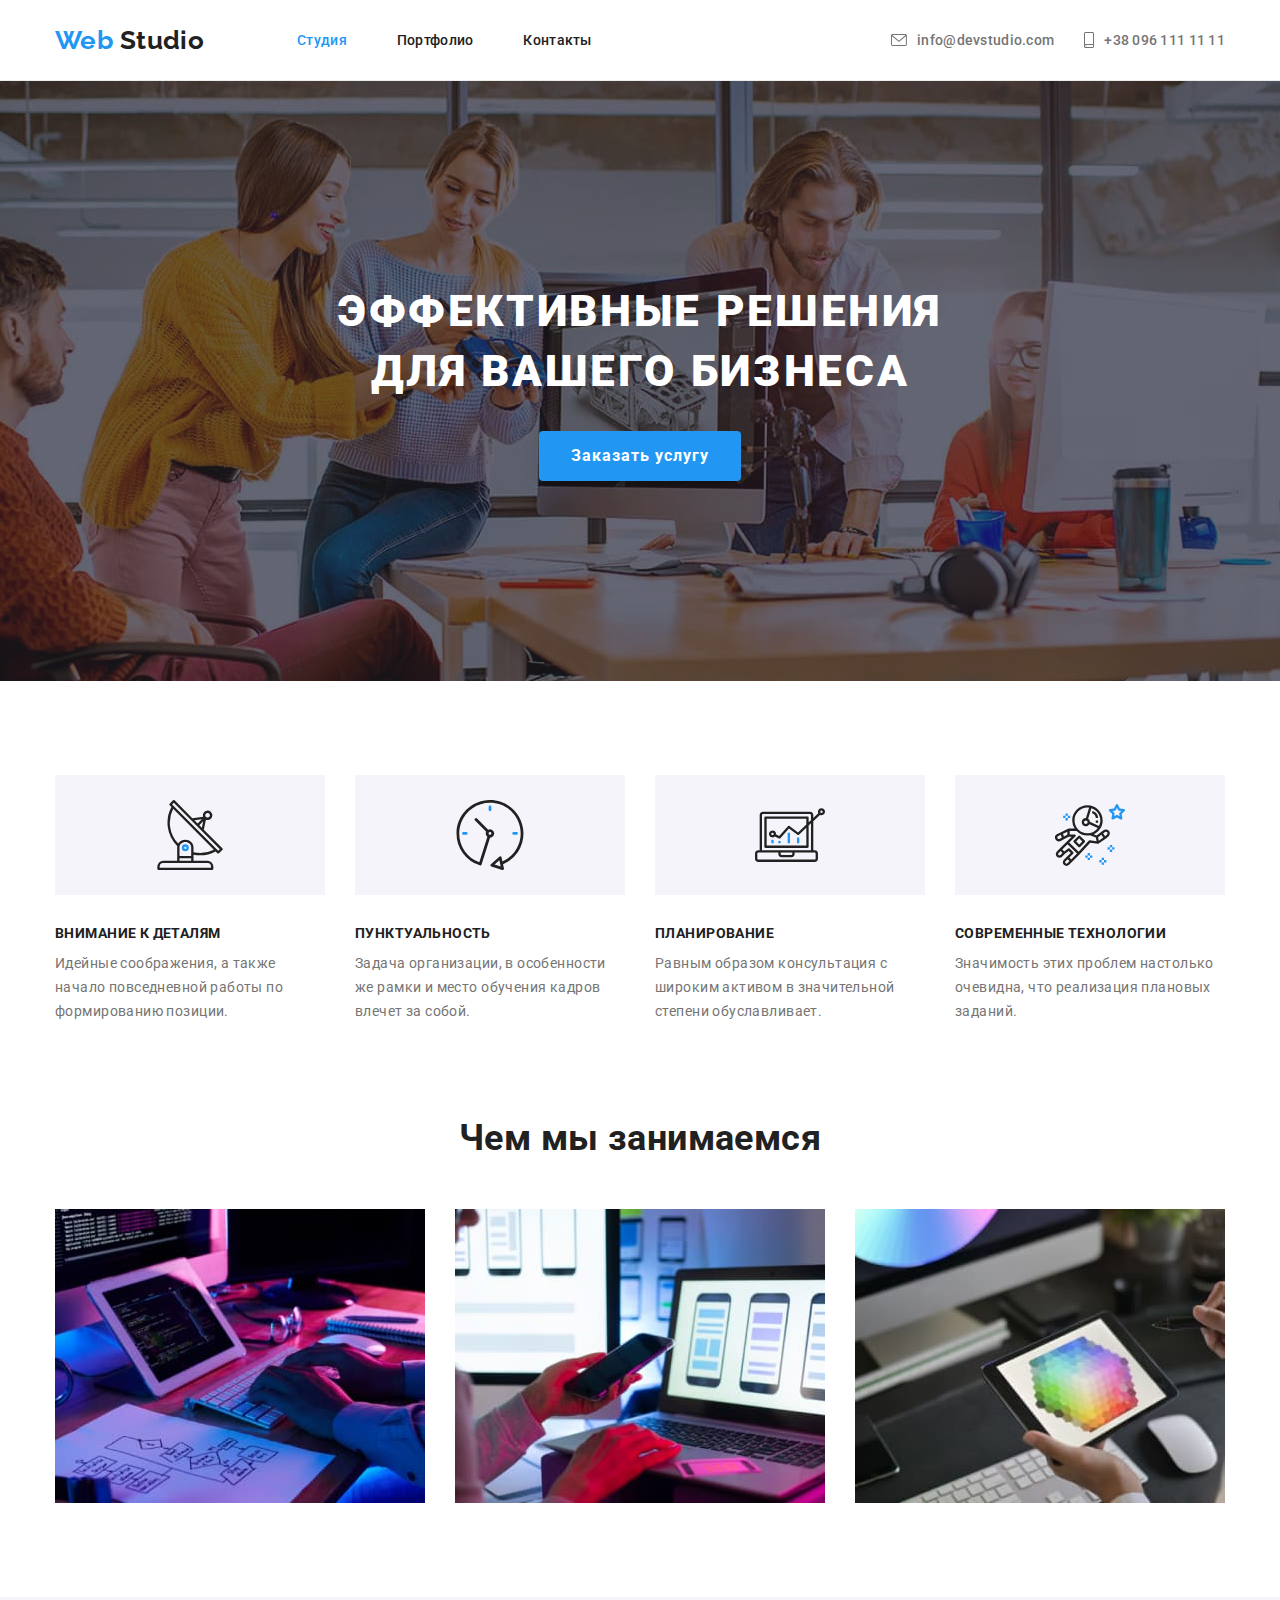
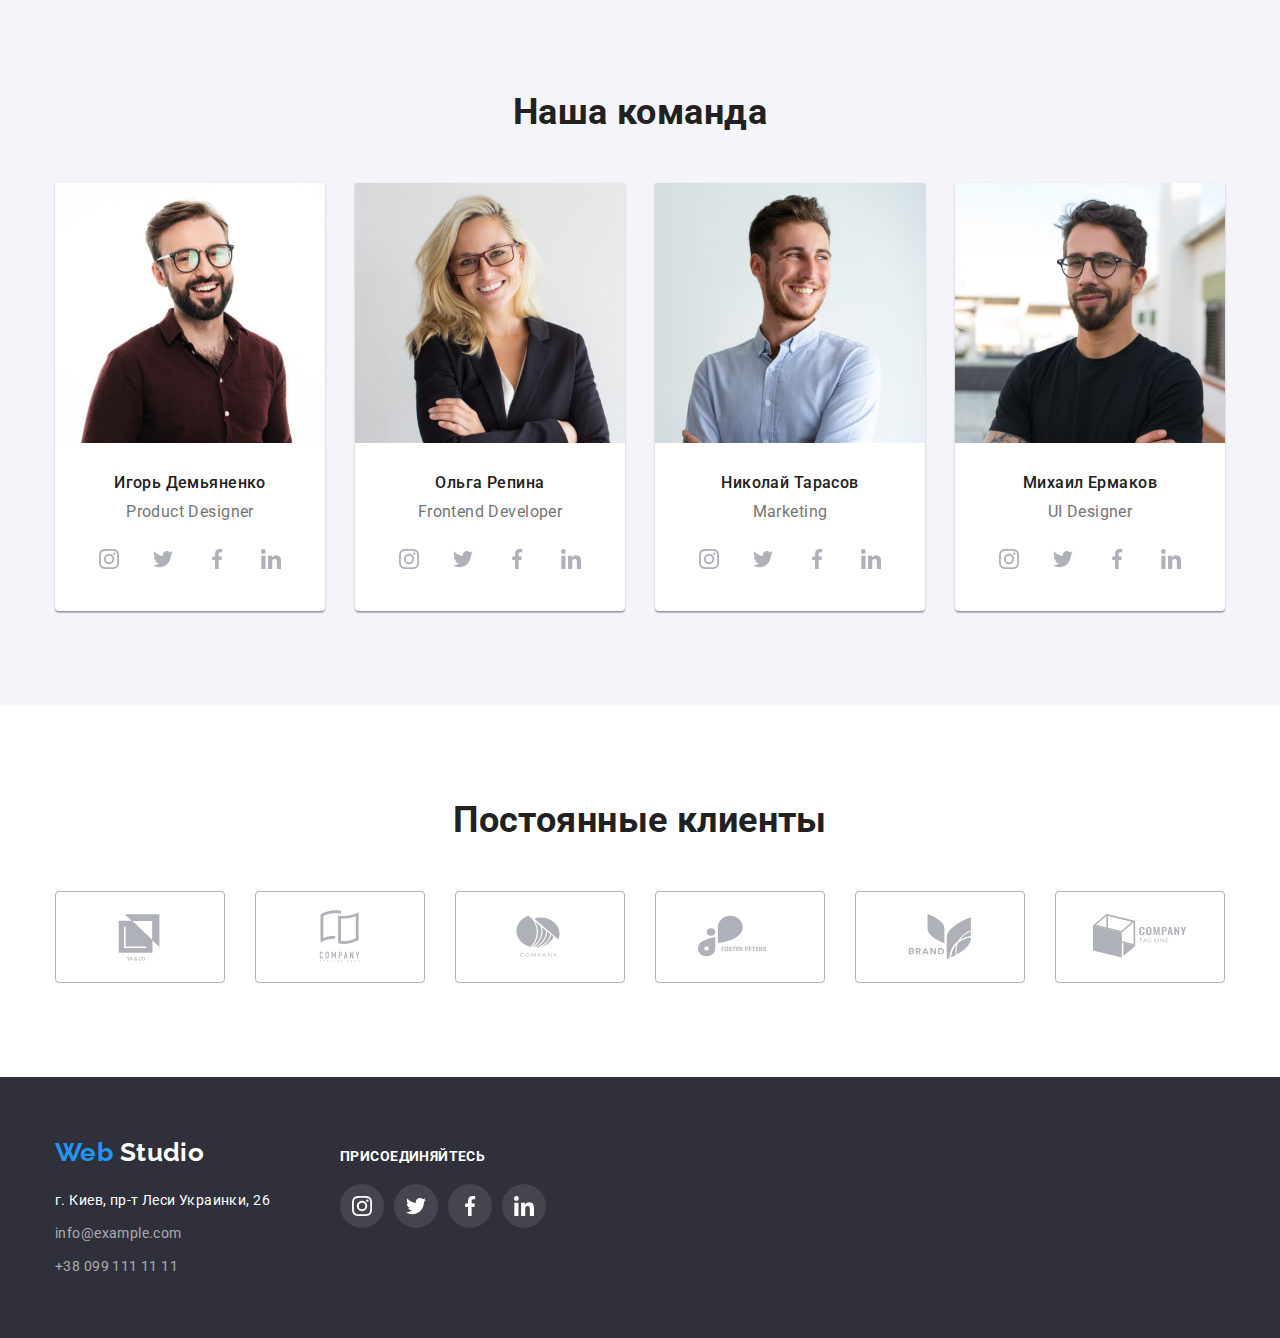
==== index.html @ fd0c1992 "Initial commit" ====
<!DOCTYPE html>
<html lang="ru">
	<head>
		<meta charset="UTF-8" />
		<meta http-equiv="X-UA-Compatible" content="IE=edge" />
		<meta name="viewport" content="width=device-width, initial-scale=1.0" />
		<title>WebStudio</title>
		<!-- Fonts -->
		<link rel="preconnect" href="https://fonts.googleapis.com" />
		<link rel="preconnect" href="https://fonts.gstatic.com" crossorigin />
		<link
			href="https://fonts.googleapis.com/css2?family=Raleway:wght@700&family=Roboto:wght@400;500;700;900&display=swap"
			rel="stylesheet"
		/>
		<!-- Fonts -->
		<!-- Normalize! -->
		<link
			rel="stylesheet"
			href="https://cdnjs.cloudflare.com/ajax/libs/modern-normalize/1.1.0/modern-normalize.min.css"
		/>
		<!-- Normalize! -->
		<link rel="stylesheet" href="./css/styles.css" />
	</head>

	<body>
		<header class="header">
			<div class="container header-container">
				<a class="logo link" href="./index.html">
					<span class="logo-accent">Web</span>
					Studio
				</a>
				<nav class="header-nav">
					<ul class="header-list list">
						<li class="header-item">
							<a class="header-link header-link-studio link" href="./index.html">Студия</a>
						</li>
						<li class="header-item">
							<a class="header-link link" href="./portfolio.html">Портфолио</a>
						</li>
						<li class="header-item"><a class="header-link link" href="#">Контакты</a></li>
					</ul>
				</nav>
				<ul class="header-list-contacts list">
					<li class="headear-item-icons">
						<a class="header-contacts link" href="mailto:info@devstudio.com">
							<svg class="icons-contacts" width="16" height="12">
								<use href="./images/icons/icons.svg#mail"></use>
							</svg>
							info@devstudio.com
						</a>
					</li>
					<li class="headear-item-icons">
						<a class="header-contacts link" href="tel:+380961111111">
							<svg class="icons-contacts" width="10" height="16">
								<use href="./images/icons/icons.svg#telephone"></use>
							</svg>
							+38 096 111 11 11
						</a>
					</li>
				</ul>
			</div>
		</header>
		<main>
			<section class="hero">
				<div class="container">
					<h1 class="hero-title">Эффективные решения для вашего бизнеса</h1>
					<button class="hero-btn" type="button">Заказать услугу</button>
				</div>
			</section>
			<section class="section">
				<div class="container benefits-container">
					<h2 class="visually-hidden">Наши преимущества</h2>
					<ul class="list benefits-list-container">
						<li class="benefits-cnt-item">
							<div class="benefits-box-icons">
								<svg class="benefits-icons" width="70px" height="70px">
									<use href="./images/icons/icons.svg#antenna"></use>
								</svg>
							</div>
							<h3 class="advantages-title">Внимание к деталям</h3>
							<p class="advantages-uppertitle">
								Идейные соображения, а также начало повседневной работы по формированию позиции.
							</p>
						</li>
						<li class="benefits-cnt-item">
							<div class="benefits-box-icons">
								<svg class="benefits-icons" width="70px" height="70px">
									<use href="./images/icons/icons.svg#clock"></use>
								</svg>
							</div>
							<h3 class="advantages-title">Пунктуальность</h3>
							<p class="advantages-uppertitle">
								Задача организации, в особенности же рамки и место обучения кадров влечет за собой.
							</p>
						</li>
						<li class="benefits-cnt-item">
							<div class="benefits-box-icons">
								<svg class="benefits-icons" width="70px" height="70px">
									<use href="./images/icons/icons.svg#diagram"></use>
								</svg>
							</div>
							<h3 class="advantages-title">Планирование</h3>
							<p class="advantages-uppertitle">
								Равным образом консультация с широким активом в значительной степени обуславливает.
							</p>
						</li>
						<li class="benefits-cnt-item">
							<div class="benefits-box-icons">
								<svg class="benefits-icons" width="70px" height="70px">
									<use href="./images/icons/icons.svg#astronaut"></use>
								</svg>
							</div>
							<h3 class="advantages-title">Современные технологии</h3>
							<p class="advantages-uppertitle">
								Значимость этих проблем настолько очевидна, что реализация плановых заданий.
							</p>
						</li>
					</ul>
				</div>
			</section>
			<section class="about section">
				<div class="container">
					<h2 class="about-title">Чем мы занимаемся</h2>
					<ul class="list about-list about-list-container">
						<li class="about-item">
							<img src="./images/index/box_1.jpg" alt="box 1" width="370" />
						</li>
						<li class="about-item">
							<img src="./images/index/box_2.jpg" alt="box 2" width="370" />
						</li>
						<li class="about-item">
							<img src="./images/index/box_3.jpg" alt="box 3" width="370" />
						</li>
					</ul>
				</div>
			</section>
			<section class="team section">
				<div class="container team-container">
					<h2 class="team-title">Наша команда</h2>
					<!-- <div class="team-list-container"> -->
					<ul class="list team-list team-list-container">
						<li class="team-item">
							<img src="./images/index/img.jpg" alt="Фото Игорь Демьяненко" width="270" />
							<div class="team-item-container">
								<h3 class="team-item-uppertitle">Игорь Демьяненко</h3>
								<p class="team-item-txt" lang="en">Product Designer</p>
								<ul class="list team-list-icons">
									<li class="team-item-icons">
										<a
											class="link team-link-icons"
											target="_blank"
											rel="noopener noreferrer"
											href="https://www.instagram.com/"
											aria-label="Инстаграм"
										>
											<svg class="team-icons" width="20" height="20">
												<use href="./images/icons/icons.svg#instagram"></use>
											</svg>
										</a>
									</li>
									<li class="team-item-icons">
										<a
											class="link team-link-icons"
											target="_blank"
											rel="noopener noreferrer"
											href="https://twitter.com/?lang=ru"
											aria-label="Твиттер"
										>
											<svg class="team-icons" width="20" height="20">
												<use href="./images/icons/icons.svg#twitter"></use>
											</svg>
										</a>
									</li>
									<li class="team-item-icons">
										<a
											class="link team-link-icons"
											target="_blank"
											rel="noopener noreferrer"
											href="https://www.facebook.com/"
											aria-label="Фейсбук"
										>
											<svg class="team-icons" width="20" height="20">
												<use href="./images/icons/icons.svg#facebook"></use>
											</svg>
										</a>
									</li>
									<li class="team-item-icons">
										<a
											class="link team-link-icons"
											target="_blank"
											rel="noopener noreferrer"
											href="https://www.linkedin.com/"
											aria-label="Линкедин"
										>
											<svg class="team-icons" width="20" height="20">
												<use href="./images/icons/icons.svg#linkedin"></use>
											</svg>
										</a>
									</li>
								</ul>
							</div>
						</li>
						<li class="team-item">
							<img src="./images/index/img_1.jpg" alt="Фото Ольга Репина" width="270" />
							<div class="team-item-container">
								<h3 class="team-item-uppertitle">Ольга Репина</h3>
								<p class="team-item-txt" lang="en">Frontend Developer</p>
								<ul class="list team-list-icons">
									<li>
										<a
											class="link team-link-icons"
											target="_blank"
											rel="noopener noreferrer"
											href="https://www.instagram.com/"
											aria-label="Инстаграм"
										>
											<svg class="team-icons" width="20" height="20">
												<use href="./images/icons/icons.svg#instagram"></use>
											</svg>
										</a>
									</li>
									<li>
										<a
											class="link team-link-icons"
											target="_blank"
											rel="noopener noreferrer"
											href="https://twitter.com/?lang=ru"
											aria-label="Твиттер"
										>
											<svg class="team-icons" width="20" height="20">
												<use href="./images/icons/icons.svg#twitter"></use>
											</svg>
										</a>
									</li>
									<li>
										<a
											class="link team-link-icons"
											target="_blank"
											rel="noopener noreferrer"
											href="https://www.facebook.com/"
											aria-label="Фейсбук"
										>
											<svg class="team-icons" width="20" height="20">
												<use href="./images/icons/icons.svg#facebook"></use>
											</svg>
										</a>
									</li>
									<li>
										<a
											class="link team-link-icons"
											target="_blank"
											rel="noopener noreferrer"
											href="https://www.linkedin.com/"
											aria-label="Линкедин"
										>
											<svg class="team-icons" width="20" height="20">
												<use href="./images/icons/icons.svg#linkedin"></use>
											</svg>
										</a>
									</li>
								</ul>
							</div>
						</li>
						<li class="team-item">
							<img src="./images/index/img_2.jpg" alt="Фото Николай Тарасов" width="270" />
							<div class="team-item-container">
								<h3 class="team-item-uppertitle">Николай Тарасов</h3>
								<p class="team-item-txt" lang="en">Marketing</p>
								<ul class="list team-list-icons">
									<li>
										<a
											class="link team-link-icons"
											target="_blank"
											rel="noopener noreferrer"
											href="https://www.instagram.com/"
											aria-label="Инстаграм"
										>
											<svg class="team-icons" width="20" height="20">
												<use href="./images/icons/icons.svg#instagram"></use>
											</svg>
										</a>
									</li>
									<li>
										<a
											class="link team-link-icons"
											target="_blank"
											rel="noopener noreferrer"
											href="https://twitter.com/?lang=ru"
											aria-label="Твиттер"
										>
											<svg class="team-icons" width="20" height="20">
												<use href="./images/icons/icons.svg#twitter"></use>
											</svg>
										</a>
									</li>
									<li>
										<a
											class="link team-link-icons"
											target="_blank"
											rel="noopener noreferrer"
											href="https://www.facebook.com/"
											aria-label="Фейсбук"
										>
											<svg class="team-icons" width="20" height="20">
												<use href="./images/icons/icons.svg#facebook"></use>
											</svg>
										</a>
									</li>
									<li>
										<a
											class="link team-link-icons"
											target="_blank"
											rel="noopener noreferrer"
											href="https://www.linkedin.com/"
											aria-label="Линкедин"
										>
											<svg class="team-icons" width="20" height="20">
												<use href="./images/icons/icons.svg#linkedin"></use>
											</svg>
										</a>
									</li>
								</ul>
							</div>
						</li>
						<li class="team-item">
							<img src="./images/index/img_3.jpg" alt="Фото Михаил Ермаков" width="270" />
							<div class="team-item-container">
								<h3 class="team-item-uppertitle">Михаил Ермаков</h3>
								<p class="team-item-txt" lang="en">UI Designer</p>
								<ul class="list team-list-icons">
									<li>
										<a
											class="link team-link-icons"
											target="_blank"
											rel="noopener noreferrer"
											href="https://www.instagram.com/"
											aria-label="Инстаграм"
										>
											<svg class="team-icons" width="20" height="20">
												<use href="./images/icons/icons.svg#instagram"></use>
											</svg>
										</a>
									</li>
									<li>
										<a
											class="link team-link-icons"
											target="_blank"
											rel="noopener noreferrer"
											href="https://twitter.com/?lang=ru"
											aria-label="Твиттер"
										>
											<svg class="team-icons" width="20" height="20">
												<use href="./images/icons/icons.svg#twitter"></use>
											</svg>
										</a>
									</li>
									<li>
										<a
											class="link team-link-icons"
											target="_blank"
											rel="noopener noreferrer"
											href="https://www.facebook.com/"
											aria-label="Фейсбук"
										>
											<svg class="team-icons" width="20" height="20">
												<use href="./images/icons/icons.svg#facebook"></use>
											</svg>
										</a>
									</li>
									<li>
										<a
											class="link team-link-icons"
											target="_blank"
											rel="noopener noreferrer"
											href="https://www.linkedin.com/"
											aria-label="Линкедин"
										>
											<svg class="team-icons" width="20" height="20">
												<use href="./images/icons/icons.svg#linkedin"></use>
											</svg>
										</a>
									</li>
								</ul>
							</div>
						</li>
					</ul>
					<!-- </div> -->
				</div>
			</section>
			<section class="section">
				<div class="container clients-container">
					<h2 class="clients-title">Постоянные клиенты</h2>
					<ul class="list clients-list">
						<li>
							<a class="clients-link link" href="./index.html" target="_blank" rel="noopener noreferrer">
								<svg class="clients-icons" width="106" height="60">
									<use href="./images/icons/icons.svg#logo1"></use>
								</svg>
							</a>
						</li>
						<li>
							<a class="clients-link link" href="./index.html" target="_blank" rel="noopener noreferrer">
								<svg class="clients-icons" width="106" height="60">
									<use href="./images/icons/icons.svg#logo2"></use>
								</svg>
							</a>
						</li>
						<li>
							<a class="clients-link link" href="./index.html" target="_blank" rel="noopener noreferrer">
								<svg class="clients-icons" width="106" height="60">
									<use href="./images/icons/icons.svg#logo3"></use>
								</svg>
							</a>
						</li>
						<li>
							<a class="clients-link link" href="./index.html" target="_blank" rel="noopener noreferrer">
								<svg class="clients-icons" width="106" height="60">
									<use href="./images/icons/icons.svg#logo4"></use>
								</svg>
							</a>
						</li>
						<li>
							<a class="clients-link link" href="./index.html" target="_blank" rel="noopener noreferrer">
								<svg class="clients-icons" width="106" height="60">
									<use href="./images/icons/icons.svg#logo5"></use>
								</svg>
							</a>
						</li>
						<li>
							<a class="clients-link link" href="./index.html" target="_blank" rel="noopener noreferrer">
								<svg class="clients-icons" width="106" height="60">
									<use href="./images/icons/icons.svg#logo6"></use>
								</svg>
							</a>
						</li>
					</ul>
				</div>
			</section>
		</main>
		<footer class="footer">
			<div class="container footer-container">
				<div class="footer-addres">
					<a class="logo link logo-footer" href="./index.html">
						<span class="logo-accent">Web</span>
						<span class="logo-accent-footer">Studio</span>
					</a>
					<address>
						<ul class="list addres-list">
							<li class="addres-item">
								<a
									class="link footer-contacts"
									href="https://goo.gl/maps/LrQvVppch2CSXuQx8"
									target="_blank"
									rel="noopener noreferrer"
								>
									г. Киев, пр-т Леси Украинки, 26
								</a>
							</li>
							<li class="addres-item">
								<a class="footer-contacts link" href="mailto:info@example.com">info@example.com</a>
							</li>
							<li class="addres-item">
								<a class="footer-contacts link" href="tel:+380991111111">+38 099 111 11 11</a>
							</li>
						</ul>
					</address>
				</div>
				<div class="footer-socials">
					<p class="footer-socials-title">Присоединяйтесь</p>
					<ul class="list footer-socials-list">
						<li class="footer-socials-item">
							<a
								class="link footer-socials-link"
								target="_blank"
								rel="noopener noreferrer"
								href="https://www.instagram.com/"
								aria-label="Инстаграм"
							>
								<svg class="footers-icons" width="20" height="20">
									<use href="./images/icons/icons.svg#instagram"></use>
								</svg>
							</a>
						</li>
						<li class="footer-socials-item">
							<a
								class="link footer-socials-link"
								target="_blank"
								rel="noopener noreferrer"
								href="https://twitter.com/?lang=ru"
								aria-label="Твиттер"
							>
								<svg class="footers-icons" width="20" height="20">
									<use href="./images/icons/icons.svg#twitter"></use>
								</svg>
							</a>
						</li>
						<li class="footer-socials-item">
							<a
								class="link footer-socials-link"
								target="_blank"
								rel="noopener noreferrer"
								href="https://www.facebook.com/"
								aria-label="Фейсбук"
							>
								<svg class="footers-icons" width="20" height="20">
									<use href="./images/icons/icons.svg#facebook"></use>
								</svg>
							</a>
						</li>
						<li class="footer-socials-item">
							<a
								class="link footer-socials-link"
								target="_blank"
								rel="noopener noreferrer"
								href="https://www.linkedin.com/"
								aria-label="Линкедин"
							>
								<svg class="footers-icons" width="20" height="20">
									<use href="./images/icons/icons.svg#linkedin"></use>
								</svg>
							</a>
						</li>
					</ul>
				</div>
			</div>
		</footer>
	</body>
</html>
---- css/styles.css ----
:root {
  /* fonts */
  --main-font: Roboto, sans-serif;
  --secondary-font: Raleway, sans-serif;

  /* text colors */
  --main-txt-color: #212121;
  --secondary-txt-color: #ffffff;
  --accent-txt-color: #2196f3;
  --paragraph-txt-color: #757575;
  --addres-txt-color: rgba(255, 255, 255, 0.6);

  /* bg coloros */
  --dark-bg-color: #2f303a;
  --light-bg-color: #f5f4fa;
  --accent-bg-color: #2196f3;
  --main-bg-color: #fff;

  /* others */
  --header-line-color: #ececec;
  --hero-btn-hover-color: #188ce8;
  --team-item-bg-color: #ffffff;
  --icons-color: #AFB1B8;
  --icons-hover-colors: white; 
}

body {
  font-family: var(--main-font);
  color: var(--main-txt-color);
  background-color: var(--main-bg-color);
  font-size: 14px;
  letter-spacing: 0.03em;
}

/* reset styles */
.link {
  text-decoration: none;
  color: currentColor;
}

.list {
  list-style: none;
  padding: 0;
  margin: 0;
}

h1,
h2,
h3,
h4,
h5,
h6,
p {
  padding: 0;
  margin: 0;
}

img {
  display: block;
  max-width: 100%;
  height: auto;
}

.section {
  padding-top: 94px;
  padding-bottom: 94px;
  padding-right: 0;
  padding-left: 0;
}

/* base styles */

.logo-accent {
  color: var(--accent-txt-color);
}

.container {
  width: 1200px;
  padding-left: 15px;
  padding-right: 15px;
  margin-left: auto;
  margin-right: auto;

  /* outline: 2px solid red; */
  /* outline-offset: -2px; */
}

.visually-hidden {
  position: absolute;
  width: 1px;
  height: 1px;
  margin: -1px;
  border: 0;
  padding: 0;

  white-space: nowrap;
  clip-path: inset(100%);
  clip: rect(0 0 0 0);
  overflow: hidden;
}

/*====== Header section======== */

.header {
  border-bottom: 1px solid var(--header-line-color);
}

.header-container {
  display: flex;
  align-items: center;
}

.logo {
  margin-right: 93px;

  color: var(--main-txt-color);
  font-weight: 700;
  font-size: 26px;
  line-height: calc(31 / 26);
  font-family: 'Raleway';
}

.header-nav {
  margin-right: auto;
}

.header-list {
  display: flex;
  gap: 50px;
}

.header-link {
  padding-top: 32px;
  padding-bottom: 32px;
  display: block;

  font-weight: 500;
  line-height: calc(16 / 14);
  letter-spacing: 0.02em;
  color: var(--main-txt-color);
}
.header-link:hover,
.header-link:focus {
  color: var(--accent-txt-color);
}
.header-link-studio {
  color: var(--accent-txt-color);
}
.header-link-porfolio {
  color: var(--accent-txt-color);
}

.header-contacts {
  padding-top: 32px;
  padding-bottom: 32px;
  display: flex;
  align-items: center;

  font-weight: 500;
  line-height: calc(16 / 14);
  letter-spacing: 0.02em;
  color: var(--paragraph-txt-color);
}

.header-contacts:hover,
.header-contacts:focus {
  color: var(--accent-txt-color);
}

.headear-item-icons:hover,
.headear-item-icons:focus {
  color: var(--accent-txt-color);
}

.header-list-contacts {
  display: flex;
  gap: 30px;
}

.icons-contacts {
  margin-right: 10px;
  fill: currentColor;
}



/* ========================
===========Studio========== 
===========================*/
/* =======Main section====== */

.hero {
  background-color: var(--dark-bg-color);
  padding-top: 200px;
  padding-bottom: 200px;
  margin-right: auto;
  margin-left: auto;
  max-width: 1600px;

  background-image: linear-gradient(to right, rgb(47, 48, 58, 0.4), rgba(47, 48, 58, 0.4)), url(../images/index/hero.jpg);
  background-repeat: no-repeat;
  background-position: center;
  background-size:cover;
}


.hero-title {
  margin-top: 0;
  margin-bottom: 0;
  margin-right: auto;
  margin-left: auto;
  text-align: center;

  width: 696px;
  font-family: 'Roboto';
  font-weight: 900;
  font-size: 44px;
  line-height: calc(60 / 44);
  letter-spacing: 0.06em;
  text-transform: uppercase;
  color: var(--secondary-txt-color);
}

.hero-btn {
  margin-top: 30px;
  display: flex;
  margin-left: auto;
  margin-right: auto;
  padding-top: 10px;
  padding-bottom: 10px;
  padding-right: 32px;
  padding-left: 32px;
  border: none;

  font-family: 'Roboto';
  font-weight: 700;
  font-size: 16px;
  line-height: calc(30 / 16);
  align-items: center;
  text-align: center;
  letter-spacing: 0.06em;
  color: var(--secondary-txt-color);
  background-color: var(--accent-txt-color);
  cursor: pointer;
  box-shadow: 0px 4px 4px rgba(0, 0, 0, 0.15);
  border-radius: 4px;
}

.hero-btn:hover,
.hero-btn:focus {
  background-color: var(--hero-btn-hover-color);
  box-shadow: 0px 4px 4px rgba(0, 0, 0, 0.15);
  border-radius: 4px;
}

.benefits-list-container {
  display: flex;
  gap: 30px;
}
.benefits-cnt-item {
  width: 270px;
}

.benefits-box-icons {
  display: flex;
  justify-content: center;
  align-items: center;
  width: 270px;
  height: 120px;
  margin-bottom: 30px;
  background-color: var(--light-bg-color);
}


.benefits-icons {
 
  background-color: var(--light-bg-color);
 
}

.advantages-title {
  margin-bottom: 10px;

  line-height: calc(16 / 14);
  font-size: 14px;
  text-transform: uppercase;
  color: var(--main-txt-color);
}

.advantages-uppertitle {
  line-height: calc(24 / 14);
  color: var(--paragraph-txt-color);
}

.about {
  padding-top: 0;
}

.about-list-container {
  display: flex;
  gap: 30px;
}

.about-title {
  margin-bottom: 50px;

  font-size: 36px;
  line-height: calc(42 / 36);
  text-align: center;
}

.team {
  background-color: var(--light-bg-color);
}

.team-title {
  margin-bottom: 50px;

  font-size: 36px;
  line-height: calc(42 / 36);
  text-align: center;
}

.team-list-container {
  display: flex;
  gap: 30px;
}

.team-item {
  background: var(--team-item-bg-color);
  box-shadow: 0px 1px 3px rgba(0, 0, 0, 0.12), 0px 1px 1px rgba(0, 0, 0, 0.14),
    0px 2px 1px rgba(0, 0, 0, 0.2);
  border-radius: 0px 0px 4px 4px;
}

.team-item-container {
  padding-top: 30px;
  padding-bottom: 30px;
  text-align: center;
}

.team-item-uppertitle {
  margin-bottom: 10px;

  font-weight: 500;
  font-size: 16px;
  line-height: calc(19 / 16);
}

.team-item-txt {
  font-size: 16px;
  line-height: calc(19 / 16);
  color: var(--paragraph-txt-color); 
  margin-bottom: 16px;
}



.team-list-icons {
  display: flex;
  justify-content: center;
  align-items: center;
  gap: 10px;
  }

.team-link-icons {
  display: flex;
  width: 44px;
  height: 44px;
  justify-content: center;
  align-items: center;
  color: var(--icons-color);
  border-radius: 50%;
}

.team-link-icons:hover,
.team-link-icons:focus {
  color: var(--icons-hover-colors);
  background-color: var(--accent-bg-color);
} 

.team-icons {
fill: currentColor
}

.clients-title {
  font-style: normal;
  font-size: 36px;
  line-height: calc(42 / 36);
  text-align: center;
  margin-bottom: 50px;
  }

.clients-list {
  display: flex;
  gap: 30px;
}

.clients-link {
  display: flex;
  justify-content: center;
  align-items: center;
  width: 170px;
  height: 92px;
  border: 1px solid #AFB1B8;
  border-radius: 4px;
  color: var(--icons-color);
}

.clients-link:hover,
.clients-link:focus {
  color: var(--accent-txt-color);
  border-color: var(--accent-txt-color);
}

.clients-icons {
  fill: currentColor;
}

/* ========================
===========Studio========== 
===========================*/

/* ========Footer====== */
.footer {
  display: flex;
  justify-content: center;
  background-color: var(--dark-bg-color);
  padding-top: 60px;
  padding-bottom: 60px;
}

.footer-container {
  display: flex;
  align-items: baseline;
}

.footer-addres {
  margin-right: 70px;
}


.logo-accent-footer {
  color: var(--secondary-txt-color);
}

.logo-footer {
  display: block;
  margin-bottom: 20px;
  margin-right: 0;
}

.addres-item {
  font-style: normal;
  font-weight: 400;
  line-height: calc(24 / 14);
  color: var(--secondary-txt-color);
}

.addres-item:not(:last-child) {
  margin-bottom: 9px;
}

.addres-item:not(:first-child) {
  color: var(--addres-txt-color);

}

.footer-contacts:hover,
.footer-contacts:focus {
  color: var(--secondary-txt-color);
}


.footer-socials-title {
  font-weight: 700;
  line-height: calc(16 / 14);
  text-transform: uppercase;
  color: var(--secondary-txt-color);
  margin-bottom: 20px;
}

.footer-socials-list {
  display: flex;
  justify-content: center;
  align-items: baseline;
  gap: 10px;
}

.footer-socials-link {
  display: flex;
  justify-content: center;
  align-items: center;
  width: 44px;
  height: 44px;
  border-radius: 50%;
  background-color: rgba(255, 255, 255, 0.1);
  
  
}

.footer-socials-link:hover,
.footer-socials-link:focus {
  background-color: var(--accent-bg-color);
}

.footers-icons {
fill: #FFFFFF;
}

/* ========================
===========Portfolio========== 
===========================*/

.portfolio-filter-container {
  display: flex;
  justify-content: center;
  gap: 8px;
  margin-bottom: 50px;
}

.portfolio-filter-btn {
  padding-top: 6px;
  padding-right: 22px;
  padding-bottom: 6px;
  padding-left: 22px;

  font-weight: 500;
  font-size: 16px;
  line-height: calc(26 / 16);
  text-align: center;
  background-color: var(--light-bg-color);
  cursor: pointer;
  font-family: var(--main-font);
  border: none;
  border-radius: 4px;
  letter-spacing: 0.03em;
}

.portfolio-filter-btn-accent {
  font-weight: 500;
  font-size: 16px;
  line-height: calc(26 / 16);
  text-align: center;
  color: var(--secondary-txt-color);
  background-color: var(--accent-bg-color);
}
.portfolio-filter-btn:hover,
.portfolio-filter-btn:focus {
  color: var(--secondary-txt-color);
  background-color: var(--accent-bg-color);
  box-shadow: 0px 3px 1px rgba(0, 0, 0, 0.1), 0px 1px 2px rgba(0, 0, 0, 0.08),
    0px 2px 2px rgba(0, 0, 0, 0.12);
}

.portfolio-list-container {
  display: flex;
  flex-wrap: wrap;
  gap: 30px;
}

.portfolio-link {
  display: block;
  }

  .portfolio-link:hover,
  .portfolio-link:focus {
    box-shadow: 0px 1px 1px rgba(0, 0, 0, 0.12), 0px 4px 4px rgba(0, 0, 0, 0.06), 1px 4px 6px rgba(0, 0, 0, 0.16);
  }

.portfolio-item-container {
  border-right: 1px solid #eeeeee;
  border-bottom: 1px solid #eeeeee;
  border-left: 1px solid #eeeeee;
  padding: 20px 24px;
}

.portfolio-item-uppertitle {
  margin-bottom: 4px;

  font-size: 18px;
  line-height: calc(36 / 18);
  letter-spacing: 0.06em;
}

.portfolio-item-txt {
  font-size: 16px;
  line-height: calc(30 / 16);
  color: var(--paragraph-txt-color);
}
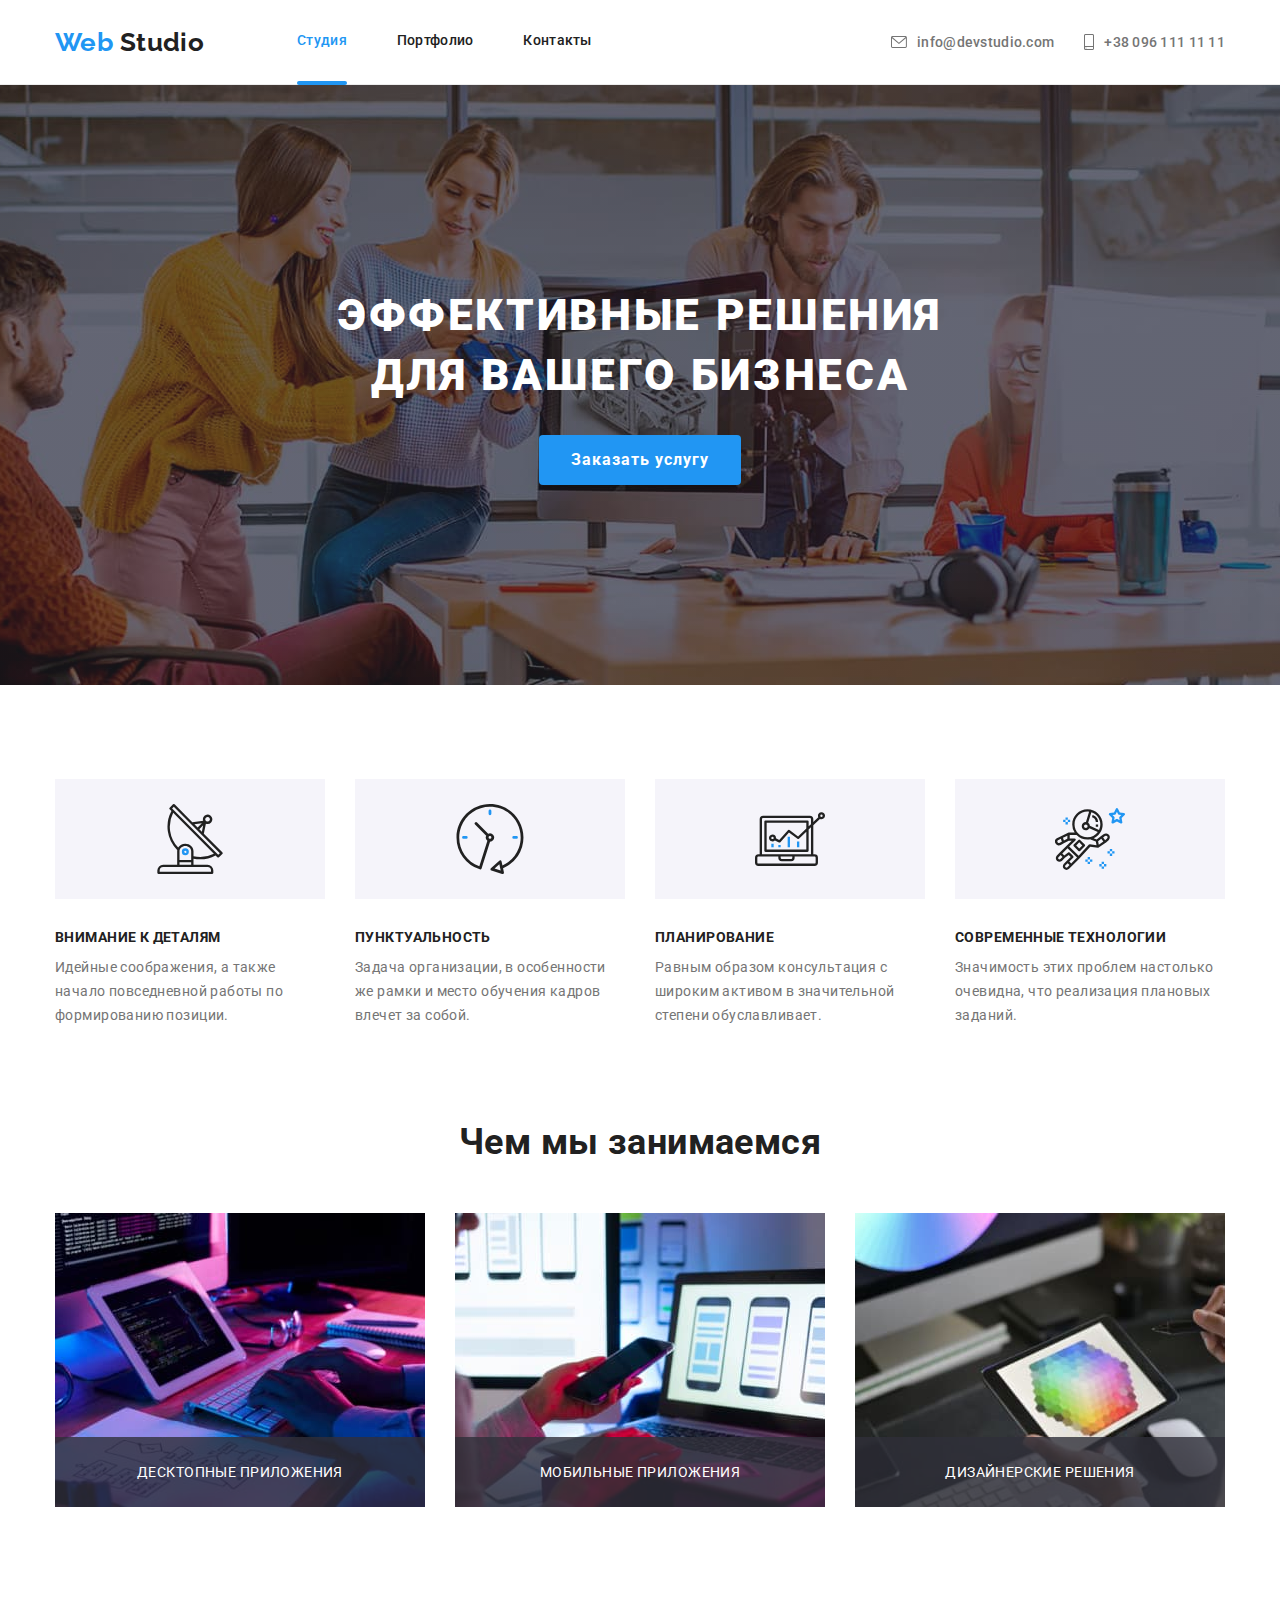
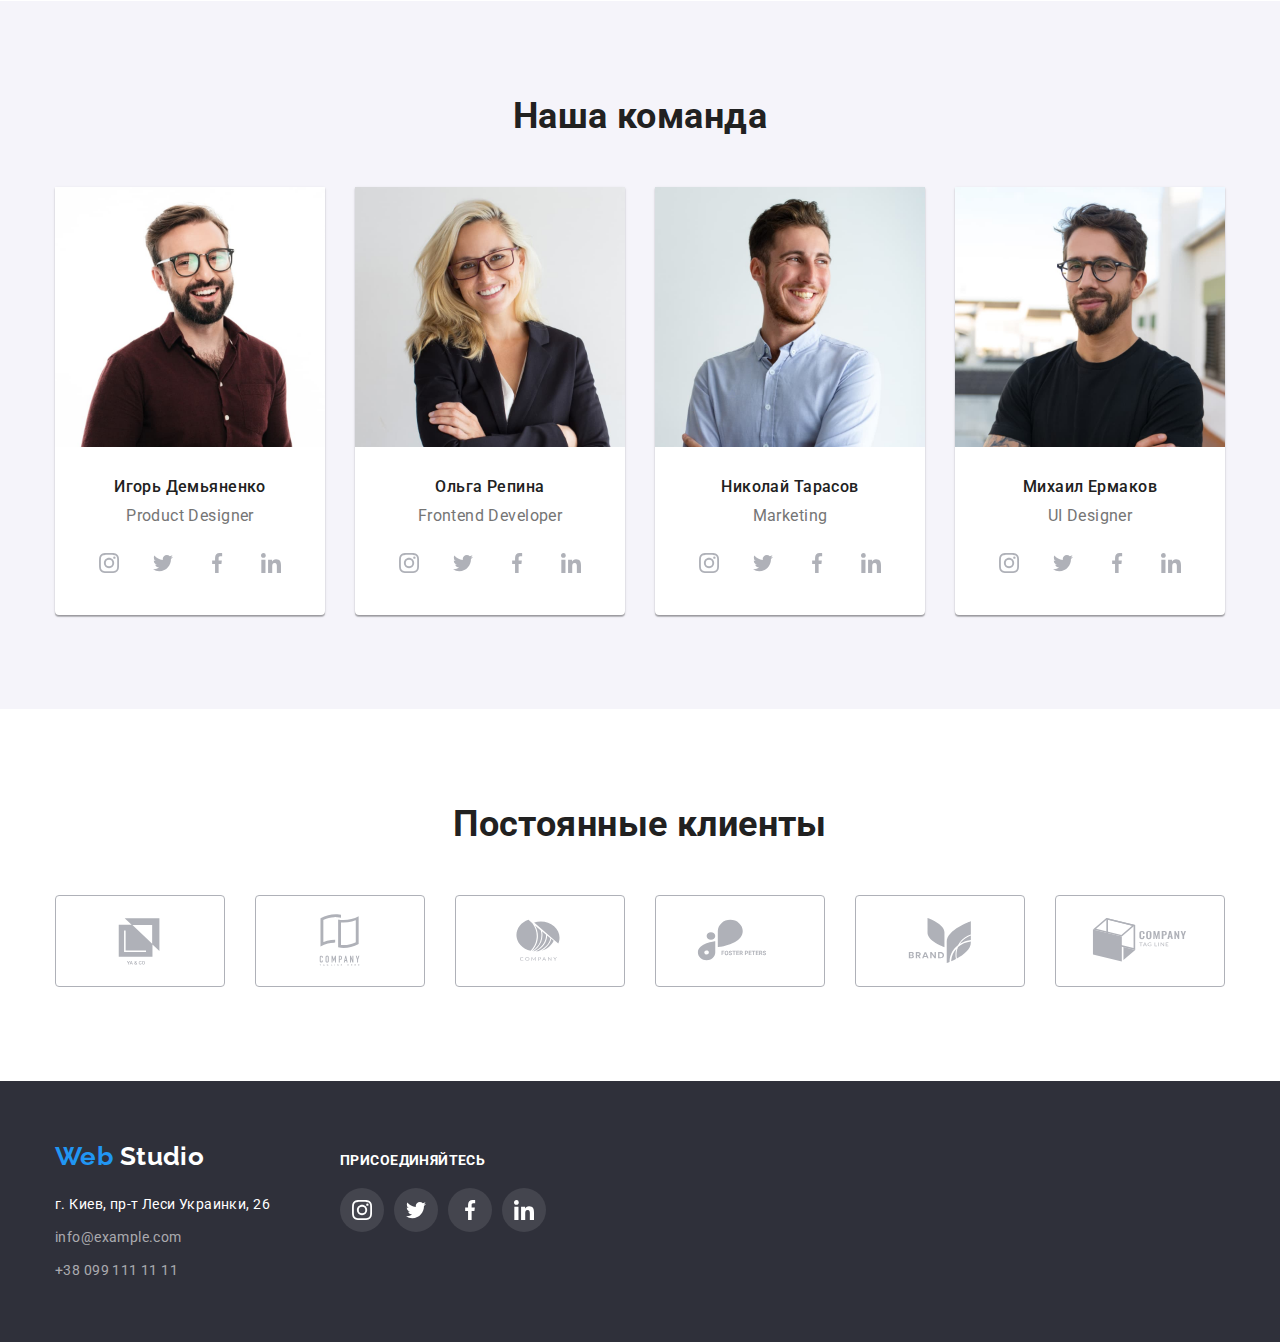
==== commit 10d38bd9: "Выполняет домашнюю работу согласно критериям goit-markup-hw-05" ====
--- a/index.html
+++ b/index.html
@@ -23,6 +23,7 @@
 	</head>
 
 	<body>
+		<!-- Header section -->
 		<header class="header">
 			<div class="container header-container">
 				<a class="logo link" href="./index.html">
@@ -61,12 +62,14 @@
 			</div>
 		</header>
 		<main>
+			<!-- Hero section -->
 			<section class="hero">
 				<div class="container">
 					<h1 class="hero-title">Эффективные решения для вашего бизнеса</h1>
-					<button class="hero-btn" type="button">Заказать услугу</button>
+					<button class="hero-btn" type="button" data-modal-open>Заказать услугу</button>
 				</div>
 			</section>
+			<!-- Benefits section -->
 			<section class="section">
 				<div class="container benefits-container">
 					<h2 class="visually-hidden">Наши преимущества</h2>
@@ -118,22 +121,33 @@
 					</ul>
 				</div>
 			</section>
+			<!-- About section -->
 			<section class="about section">
 				<div class="container">
 					<h2 class="about-title">Чем мы занимаемся</h2>
 					<ul class="list about-list about-list-container">
 						<li class="about-item">
 							<img src="./images/index/box_1.jpg" alt="box 1" width="370" />
+							<div class="overlay-about">
+								<p class="overlay-about-txt">Десктопные приложения</p>
+							</div>
 						</li>
 						<li class="about-item">
 							<img src="./images/index/box_2.jpg" alt="box 2" width="370" />
+							<div class="overlay-about">
+								<p class="overlay-about-txt">Мобильные приложения</p>
+							</div>
 						</li>
 						<li class="about-item">
 							<img src="./images/index/box_3.jpg" alt="box 3" width="370" />
+							<div class="overlay-about">
+								<p class="overlay-about-txt">Дизайнерские решения</p>
+							</div>
 						</li>
 					</ul>
 				</div>
 			</section>
+			<!-- Team section -->
 			<section class="team section">
 				<div class="container team-container">
 					<h2 class="team-title">Наша команда</h2>
@@ -387,6 +401,7 @@
 					<!-- </div> -->
 				</div>
 			</section>
+			<!-- Clients section -->
 			<section class="section">
 				<div class="container clients-container">
 					<h2 class="clients-title">Постоянные клиенты</h2>
@@ -437,6 +452,7 @@
 				</div>
 			</section>
 		</main>
+		<!-- Footer section -->
 		<footer class="footer">
 			<div class="container footer-container">
 				<div class="footer-addres">
@@ -524,5 +540,16 @@
 				</div>
 			</div>
 		</footer>
+		<!-- Modal window -->
+		<div class="backdrop is-hidden" data-modal>
+			<div class="modal">
+				<button class="modal-btn" type="button" data-modal-close>
+					<svg class="modal-btn-icon" width="18" height="18">
+						<use href="./images/icons/icons.svg#close-icon"></use>
+					</svg>
+				</button>
+			</div>
+		</div>
+		<script src="./js/modal.js"></script>
 	</body>
 </html>
--- a/css/styles.css
+++ b/css/styles.css
@@ -22,6 +22,7 @@
   --team-item-bg-color: #ffffff;
   --icons-color: #AFB1B8;
   --icons-hover-colors: white; 
+  --animations: 250ms cubic-bezier(0.4, 0, 0.2, 1);
 }
 
 body {
@@ -138,6 +139,8 @@
   line-height: calc(16 / 14);
   letter-spacing: 0.02em;
   color: var(--main-txt-color);
+
+  transition: color var(--animations);
 }
 .header-link:hover,
 .header-link:focus {
@@ -146,9 +149,38 @@
 .header-link-studio {
   color: var(--accent-txt-color);
 }
+
+.header-link-studio::after {
+  display: flex;
+  justify-content: center;
+  align-items: center;
+
+  content: "";
+  background-color: #2196F3;
+  border-radius: 2px;
+  width: 100%;
+  height: 4px;
+
+  transform: translateY(33px);
+} 
+
 .header-link-porfolio {
   color: var(--accent-txt-color);
 }
+
+ .header-link-porfolio::after {
+  display: flex;
+  justify-content: center;
+  align-items: center;
+
+  content: "";
+  background-color: #2196F3;
+  border-radius: 2px;
+  width: 100%;
+  height: 4px;
+
+  transform: translateY(33px);
+} 
 
 .header-contacts {
   padding-top: 32px;
@@ -160,6 +192,8 @@
   line-height: calc(16 / 14);
   letter-spacing: 0.02em;
   color: var(--paragraph-txt-color);
+
+  transition: color var(--animations);
 }
 
 .header-contacts:hover,
@@ -244,6 +278,8 @@
   cursor: pointer;
   box-shadow: 0px 4px 4px rgba(0, 0, 0, 0.15);
   border-radius: 4px;
+
+  transition: background-color var(--animations), box-shadow var(--animations), border-radius var(--animations);
 }
 
 .hero-btn:hover,
@@ -296,17 +332,45 @@
   padding-top: 0;
 }
 
-.about-list-container {
-  display: flex;
-  gap: 30px;
-}
-
 .about-title {
   margin-bottom: 50px;
 
   font-size: 36px;
   line-height: calc(42 / 36);
   text-align: center;
+}
+
+.about-list-container {
+  display: flex;
+  gap: 30px;
+}
+
+.about-item {
+  position: relative;
+}
+
+.overlay-about {
+  display: flex;
+  justify-content: center;
+  align-items: center;
+
+  position: absolute;
+  bottom: 0;
+  left: 0;
+
+  width: 100%;
+  height: 70px;
+
+  background-color: rgba(47, 48, 58, 0.8);
+}
+
+.overlay-about-txt {
+  
+
+  line-height: calc(16 / 14);
+  text-align: center;
+  text-transform: uppercase;
+  color: var(--secondary-txt-color);
 }
 
 .team {
@@ -371,6 +435,8 @@
   align-items: center;
   color: var(--icons-color);
   border-radius: 50%;
+
+  transition: color var(--animations), background-color var(--animations);
 }
 
 .team-link-icons:hover,
@@ -405,6 +471,8 @@
   border: 1px solid #AFB1B8;
   border-radius: 4px;
   color: var(--icons-color);
+
+  transition: color var(--animations), border-color var(--animations) ;
 }
 
 .clients-link:hover,
@@ -466,6 +534,10 @@
 
 }
 
+.footer-contacts {
+  transition: color var(--animations);
+}
+
 .footer-contacts:hover,
 .footer-contacts:focus {
   color: var(--secondary-txt-color);
@@ -495,6 +567,8 @@
   height: 44px;
   border-radius: 50%;
   background-color: rgba(255, 255, 255, 0.1);
+
+  transition: background-color var(--animations);
   
   
 }
@@ -535,6 +609,8 @@
   border: none;
   border-radius: 4px;
   letter-spacing: 0.03em;
+
+  transition: color var(--animations), background-color var(--animations), box-shadow var(--animations) ;
 }
 
 .portfolio-filter-btn-accent {
@@ -559,13 +635,20 @@
   gap: 30px;
 }
 
+.portfolio-item {
+  position: relative;
+}
+
 .portfolio-link {
   display: block;
+  transition: box-shadow var(--animations);
+
   }
 
   .portfolio-link:hover,
   .portfolio-link:focus {
     box-shadow: 0px 1px 1px rgba(0, 0, 0, 0.12), 0px 4px 4px rgba(0, 0, 0, 0.06), 1px 4px 6px rgba(0, 0, 0, 0.16);
+    
   }
 
 .portfolio-item-container {
@@ -588,3 +671,111 @@
   line-height: calc(30 / 16);
   color: var(--paragraph-txt-color);
 }
+
+.overlay-box {
+  position: relative;
+  overflow: hidden;
+}
+
+.overlay {
+  position: absolute;
+  top: 0;
+  left: 0;
+
+  transform: translateY(100%);
+
+  padding-top: 63px;
+  padding-right: 24px;
+  padding-bottom: 63px;
+  padding-left: 24px;
+
+
+  background-color: rgba(33, 150, 243, 0.9);
+  backdrop-filter: blur(3px);
+
+  transition: transform var(--animations);
+}
+
+.portfolio-link:hover .overlay,
+  .portfolio-link:focus .overlay {
+    transform: translateY(0);
+  }
+
+.overlay-txt {
+  font-style: normal;
+  font-size: 18px;
+  line-height: calc(28 / 18);
+  color: var(--secondary-txt-color);
+}
+
+/* Modal window */
+
+.backdrop {
+
+  position: fixed;
+  top: 0;
+  left: 0;
+
+  width: 100%;
+  height: 100%;
+
+  background-color: rgba(0, 0, 0, 0.2);
+
+  opacity: 1;
+  visibility: visible;
+  pointer-events: initial;
+
+  transition: opacity var(--animations), visibility var(--animations);
+  
+}
+
+.backdrop.is-hidden {
+opacity: 0;
+/* visibility:hidden доступность читалкам  */
+visibility: hidden;
+ /*pointer-events: none отменяет клики на элементы  */
+pointer-events: none;
+
+}
+
+.modal {
+  position: relative;
+  top: 50%;
+  left: 50%;
+  transform: translate(-50%, -50%) scale(1) rotate(0);
+
+  width: 528px;
+  height: 581px;
+  
+  background-color: var(--main-bg-color);
+  border-radius: 4px;
+  box-shadow: 0px 1px 3px rgba(0, 0, 0, 0.12), 0px 1px 1px rgba(0, 0, 0, 0.14), 0px 2px 1px rgba(0, 0, 0, 0.2);
+  opacity: 1;
+  transition: transform var(--animations), opacity var(--animations);
+  
+}
+
+.backdrop.is-hidden .modal {
+  transform: translate(-50%, -50%) scale(1.3) rotate(1turn);
+  opacity: 0;
+
+}
+
+.modal-btn {
+  position: absolute;
+  top: 8px;
+  right: 8px;
+
+  border-radius: 50%;
+  border: 1px solid rgba(0, 0, 0, 0.1);
+
+  display: flex;
+  justify-content: center;
+  align-items: center;
+  width: 30px;
+  height: 30px;
+  padding: 0;
+  cursor: pointer;
+  
+}
+
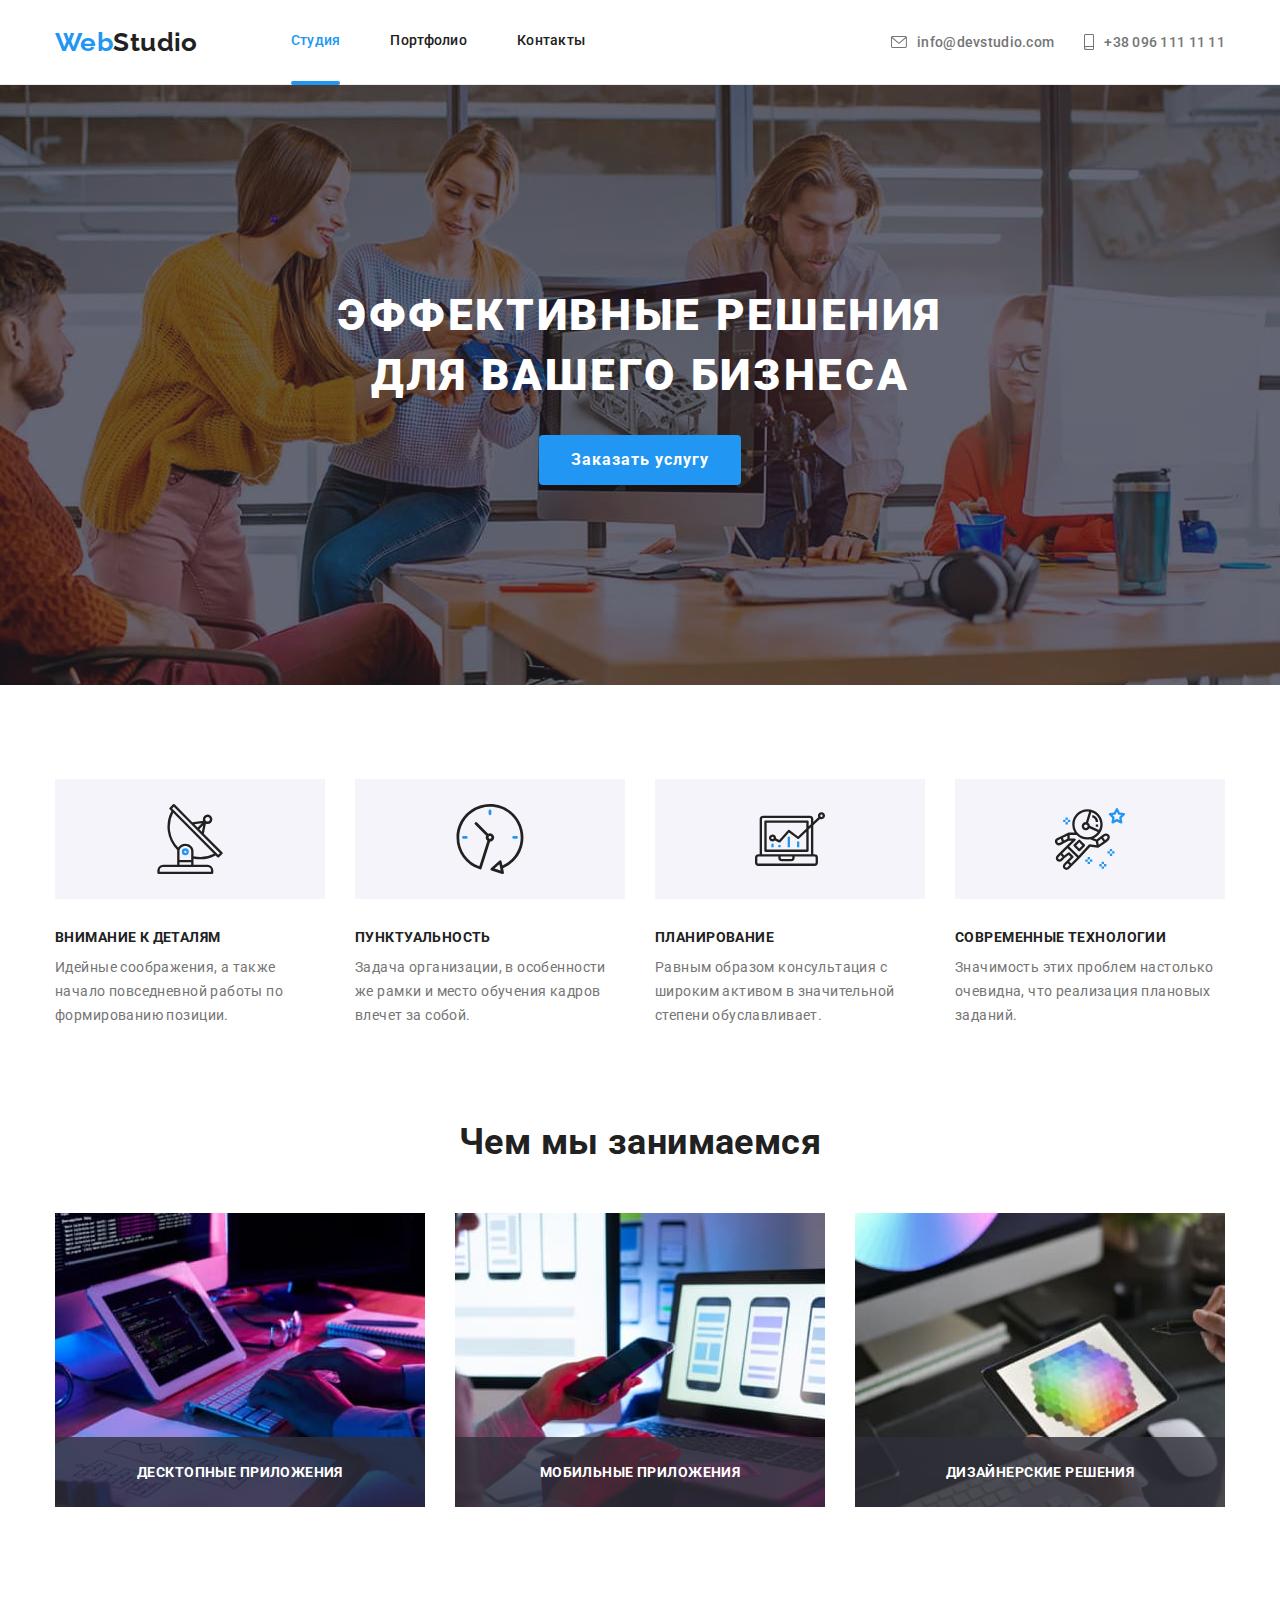
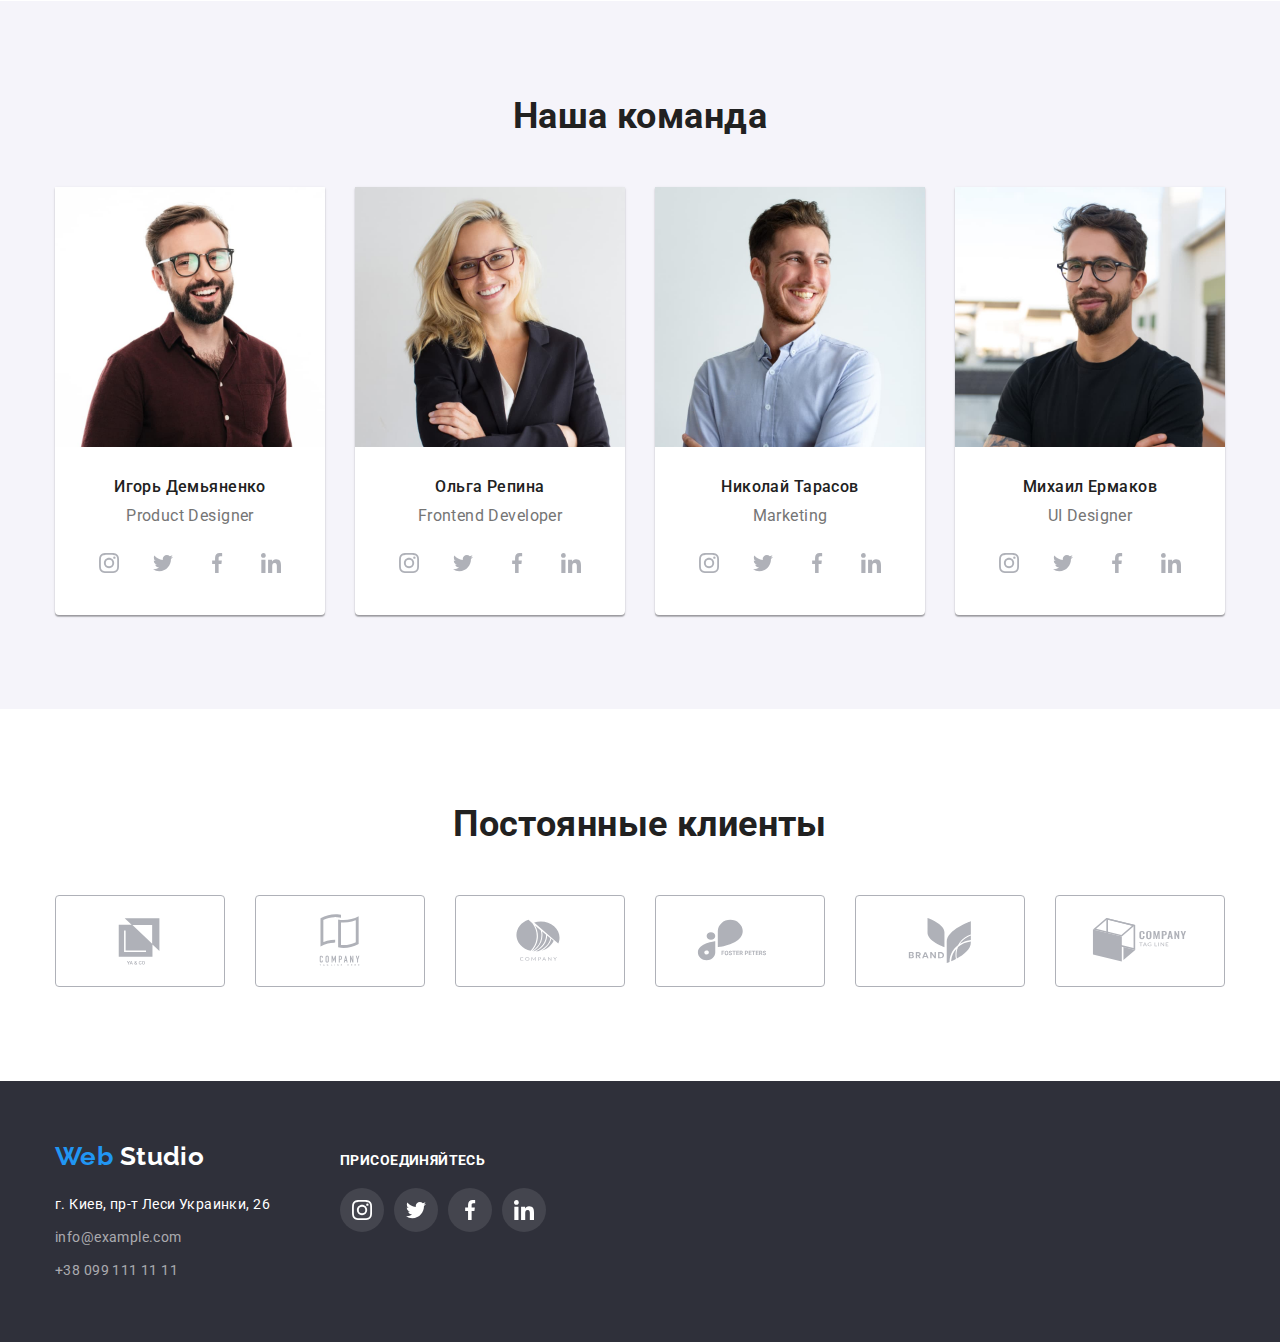
==== commit 276aecfc: "Вносит изменения согласно перечню замечаний" ====
--- a/index.html
+++ b/index.html
@@ -128,21 +128,15 @@
 					<ul class="list about-list about-list-container">
 						<li class="about-item">
 							<img src="./images/index/box_1.jpg" alt="box 1" width="370" />
-							<div class="overlay-about">
-								<p class="overlay-about-txt">Десктопные приложения</p>
-							</div>
+							<p class="overlay-about-txt">Десктопные приложения</p>
 						</li>
 						<li class="about-item">
 							<img src="./images/index/box_2.jpg" alt="box 2" width="370" />
-							<div class="overlay-about">
-								<p class="overlay-about-txt">Мобильные приложения</p>
-							</div>
+							<p class="overlay-about-txt">Мобильные приложения</p>
 						</li>
 						<li class="about-item">
 							<img src="./images/index/box_3.jpg" alt="box 3" width="370" />
-							<div class="overlay-about">
-								<p class="overlay-about-txt">Дизайнерские решения</p>
-							</div>
+							<p class="overlay-about-txt">Дизайнерские решения</p>
 						</li>
 					</ul>
 				</div>
--- a/css/styles.css
+++ b/css/styles.css
@@ -112,6 +112,7 @@
 }
 
 .logo {
+  display: flex;
   margin-right: 93px;
 
   color: var(--main-txt-color);
@@ -349,7 +350,7 @@
   position: relative;
 }
 
-.overlay-about {
+.overlay-about-txt {
   display: flex;
   justify-content: center;
   align-items: center;
@@ -360,17 +361,13 @@
 
   width: 100%;
   height: 70px;
-
+  
+  font-weight: 700;
+  line-height: calc(16 / 14);
+  text-align: center;
+  text-transform: uppercase;
+  color: var(--secondary-txt-color);
   background-color: rgba(47, 48, 58, 0.8);
-}
-
-.overlay-about-txt {
-  
-
-  line-height: calc(16 / 14);
-  text-align: center;
-  text-transform: uppercase;
-  color: var(--secondary-txt-color);
 }
 
 .team {
